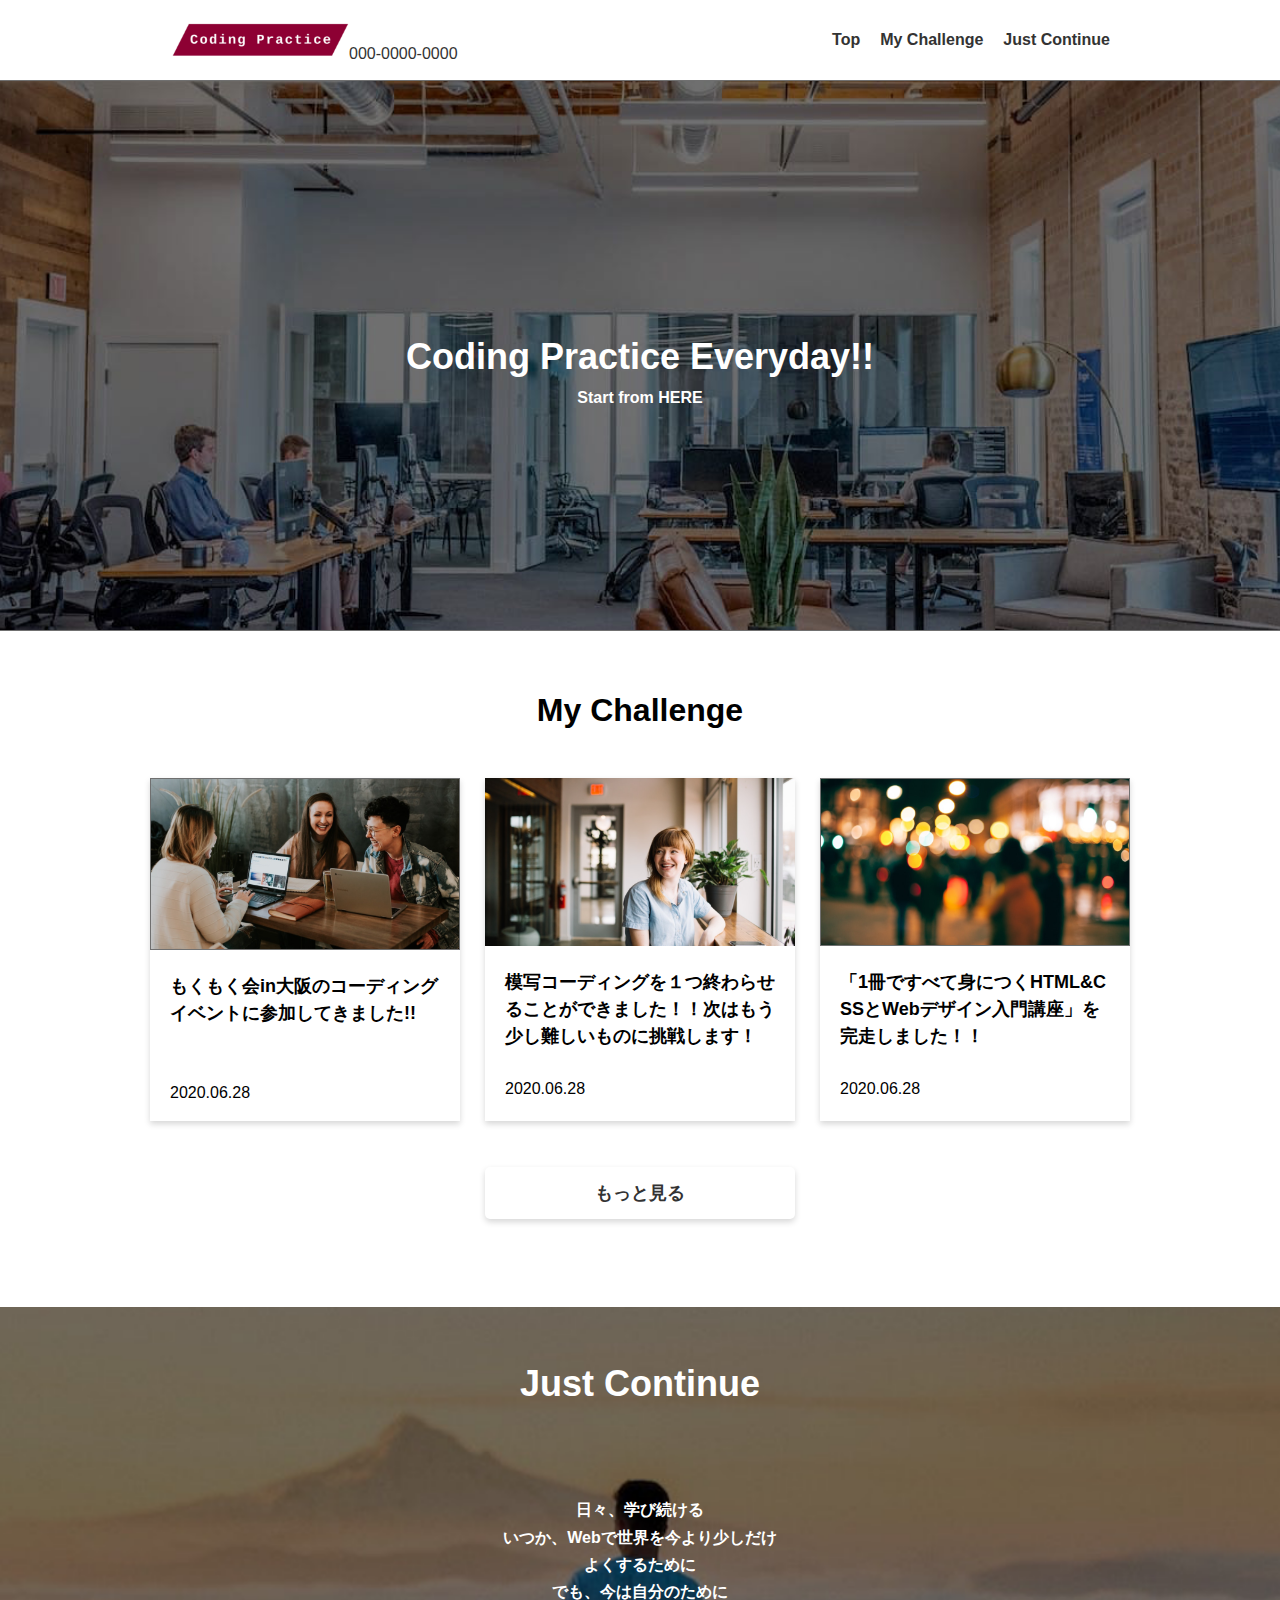
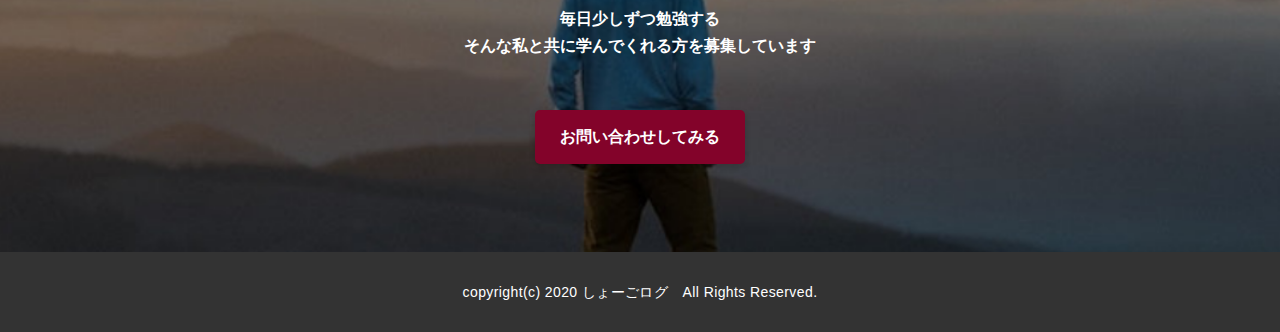
==== first_challenge/index.html @ 3c88b2e8 "first_commit" ====
<!DOCTYPE html>
<html lang="ja">

<head>
    <meta charset="UTF-8">
    <meta name="viewport" content="width=device-width, initial-scale=1.0">
    <title>Coding Practice</title>
    <meta name="description" content="模写コーディングの練習サイトになります。">
    <link rel="stylesheet" href="css/reset.css">
    <link rel="stylesheet" href="css/style.css">
</head>

<body>
    <header class="header">
        <div class="header-inner">
            <h1 class="header-logo"><a href="#"><img class="logo" src="../first_challenge/images/logo_transparent.png" alt="Coding Practice">000-0000-0000</a></h1>
            <nav class="header-nav">
              <ul class="header-nav-list">
                <li class="header-nav-list-item"><a href="#">Top</a></li>
                <li class="header-nav-list-item"><a href="#">My Challenge</a></li>
                <li class="header-nav-list-item"><a href="#">Just Continue</a></li>
              </ul>
            </nav>
        </div>
    </header>

    <div class="mv">
        <div class="mv-copy">
          <h1 class="mv-copy-title">Coding Practice Everyday!!</h1>
          <p class="mv-copy-text">Start from HERE</p>
        </div>
    </div>

    <section class="contents">
        <div class="contents-inner">
            <h2 class="section-title">My Challenge</h2>
            <div class="wrapper">
                <div class="contents-box">
                    <figure class="contents-box-img"><img src="../first_challenge/images/brooke-cagle-g1Kr4Ozfoac-unsplash (1).png" alt=""></figure>
                    <div class="contents-box-info">
                         <h2>もくもく会in大阪のコーディングイベントに参加してきました!!</h2>
                         <time datetime="2020.06.28">2020.06.28</time>
                    </div>
                </div>
                <div class="contents-box">
                    <figure class="contents-box-img"><img src="../first_challenge/images/brooke-cagle-NoRsyXmHGpI-unsplash.png" alt=""></figure>
                    <div class="contents-box-info">
                         <h2>模写コーディングを１つ終わらせ ることができました！！次はもう 少し難しいものに挑戦します！</h2>
                         <time datetime="2020.07.02">2020.06.28</time>
                    </div>
                </div>
                <div class="contents-box">
                    <figure class="contents-box-img"><img src="../first_challenge/images/kevin-hendersen-MQ4eKnHtOUg-unsplash.png" alt=""></figure>
                    <div class="contents-box-info">
                         <h2>「1冊ですべて身につくHTML&C SSとWebデザイン入門講座」を 完走しました！！</h2>
                         <time datetime="2020.07.10">2020.06.28</time>
                    </div>
                </div>
            </div>
            <a href="#" class="btn">もっと見る</a>
        </div>
    </section>

    <section class="cta">
        <div class="cta-inner">
            <h2 class="section-text-03">Just Continue</h2>
            <p class="cta-text">
                日々、学び続ける<br>いつか、Webで世界を今より少しだけ<br>よくするために<br>でも、今は自分のために<br>毎日少しずつ勉強する<br>そんな私と共に学んでくれる方を募集しています
            </p>
            <a href="#" class="cta-btn">お問い合わせしてみる</a>
        </div>
    </section>

    <footer class="footer">
        <p><small>copyright(c) 2020 しょーごログ　All Rights Reserved.</small></p>
    </footer>
</body>
</html>
---- first_challenge/css/style.css ----
@charset "UTF-8";

html {
    font-size: 100%;
}

body {
      font-family: "Helvetica Neue", Arial, "Hiragino Kaku Gothic ProN", "Hiragino Sans", Meiryo, sans-serif;
}

a {
    text-decoration: none;
    color: #333333;
}

img {
    max-width: 100%;
    height: auto;
}

.header {
    height: 80px;
}

@media (max-width: 768px) {
    .header {
        height: 60px;
    }
}

.header .header-inner {
    max-width: 980px;
    margin-left: auto;
    margin-right: auto;
    padding: 0 20px;
    height: 100%;
    display: flex;
    justify-content: space-between;
    align-items: center;
}

@media (max-width: 768px) {
    .header .header-inner {
        padding: 0 10px;
    }
}

.header-logo a img {
    width: 179px;
    height: 40px;
}

@media (max-width: 768px) {
    .header-logo a img {
        width: 110px;
        height: 24px;
    }
}

.header-nav-list {
    display: flex;
}

.header-nav-list-item {
    padding: 10px;
}

@media (max-width: 768px) {
    .header-nav-list-item {
        padding: 5px;
    }
}

.header-nav-list-item:last-child {
    padding-right: 0;
}

.header-nav-list-item a {
    font-weight: bold;
}

@media (max-width: 768px) {
    .header-nav-list-item a {
        font-size: 11px;
    }
}

.mv {
    height: 551px;
    background-image: url(../images/austin-distel-wawEfYdpkag-unsplash.png);
    background-size: cover;
    background-position: center;
    text-align: center;
    position: relative;
}

.mv-copy {
    position: absolute;
    top: 50%;
    left: 50%;
    -webkit-transform: translate(-50%, -30%);
    transform: translate(-50%, -30%);
}

.mv-copy-title {
    color: #ffffff;
    font-size: 36px;
    margin-bottom: 10px;
    font-weight: bold;
    line-height: 1.3;
}

@media (max-width: 768px) {
    .mv-copy-title {
        font-size: 32px;
    }
}

.mv-copy-text {
    font-size: 16px;
    color: #ffffff;
    font-weight: bold;
}

.section-title {
    font-size: 32px;
    font-weight: bold;
    text-align: center;
    margin-bottom: 49px;
    line-height: 1.2;
}

@media (max-width: 768px) {
    .section-title {
        font-size: 28px;
    }
}

.wrapper {
    display: flex;
    justify-content: space-between;
}

@media (max-width: 768px) {
    .wrapper {
        flex-direction: column;
    }
}

.contents {
    padding: 60px 0 88px;
}

.contents-inner {
    margin-left: auto;
    margin-right: auto;
    max-width: 980px;
}

.contents-box {
    margin-right: 25px;
    width: calc(33.33333333% - 25px * 2 / 3);
    box-shadow: 0px 3px 6px rgba(0, 0, 0, 0.16);
}

@media (max-width: 768px) {
    .contents-box {
        width: 100%;
        margin-bottom: 20px;
        max-width: 400px;
        margin-left: auto;
        margin-right: auto;
    }
}

.contents-box:nth-child(3) {
    margin-right: 0;
}

@media (max-width: 768px) {
    .contents-box:nth-child(3) {
        margin-right: auto;
    }
}

.contents-box-img img {
    width: 100%;
}

.contents-box-info {
    padding: 20px;
    height: 168px;
    display: flex;
    flex-direction: column;
}

@media (max-width: 768px) {
    .contents-box-info {
        height: 140px;
    }
}

.contents-box-info h2 {
    font-weight: bold;
    font-size: 18px;
    line-height: 1.5;
}

@media (max-width: 768px) {
    .contents-box-info h2 {
        font-size: 16px;
    }
}

.contents-box-info time {
    margin-top: auto;
}

@media (max-width: 768px) {
    .contents-box-info time {
        font-size: 14px;
    }
}

.btn {
    display: block;
    width: 310px;
    padding: 17px 0;
    font-size: 18px;
    font-weight: bold;
    box-shadow: 0 3px 6px rgba(0, 0, 0, 0.16);
    text-align: center;
    margin-left: auto;
    margin-right: auto;
    margin-top: 46px;
    transition: 0.3s;
    border-radius: 5px;
    line-height: 1.0;
}

@media (max-width: 768px) {
    .btn {
        width: 80%;
        font-size: 16px;
    }
}

.btn:hover {
    opacity: 0.8;
}

.cta {
  background-image: url(../images/tim-bogdanov-4uojMEdcwI8-unsplash.png);
  background-size: cover;
  background-position: center;
}

.cta-inner {
    padding: 59px 0 44px;
} 

.section-text-03 {
    text-align: center;
    font-weight: bold;
    font-size: 36px;
    margin-bottom: 47px;
    color: #ffffff;
}

@media (max-width: 768px) {
    .section-text-03 {
        font-size: 28px;
    }
}

.cta-text {
    text-align: center;
    font-weight: bold;
    line-height: 1.7;
    margin-bottom: 50px;
    padding-top: 47px;
    color: #ffffff;
}

@media (max-width: 768px) {
    .cta-text {
        font-size: 14px;
        line-height: 2;
    }
}

.cta-btn {
    display: block;
    width: 210px;
    color: #ffffff;
    padding: 19px 0;
    background-color: #83032a;
    border-radius: 5px;
    box-shadow: 0 3px 6px rgba(0, 0, 0, 0.16);
    text-align: center;
    margin-left: auto;
    margin-right: auto;
    margin-bottom: 44px;
    transition: 0.3s;
    font-weight: bold;
}

@media (max-width: 768px) {
    .cta-btn {
        width: 80%;
    }
}

.cta-btn:hover {
    opacity: 0.8;
}

.footer {
    text-align: center;
    background-color: #333333;
    color: #ffffff;
    padding: 32px;
}

.footer {
    text-align: center;
    background-color: #333333;
    color: #ffffff;
    padding: 32px 0;
}

.footer small {
    font-size: 14px;
    letter-spacing: 0.025rem;
}
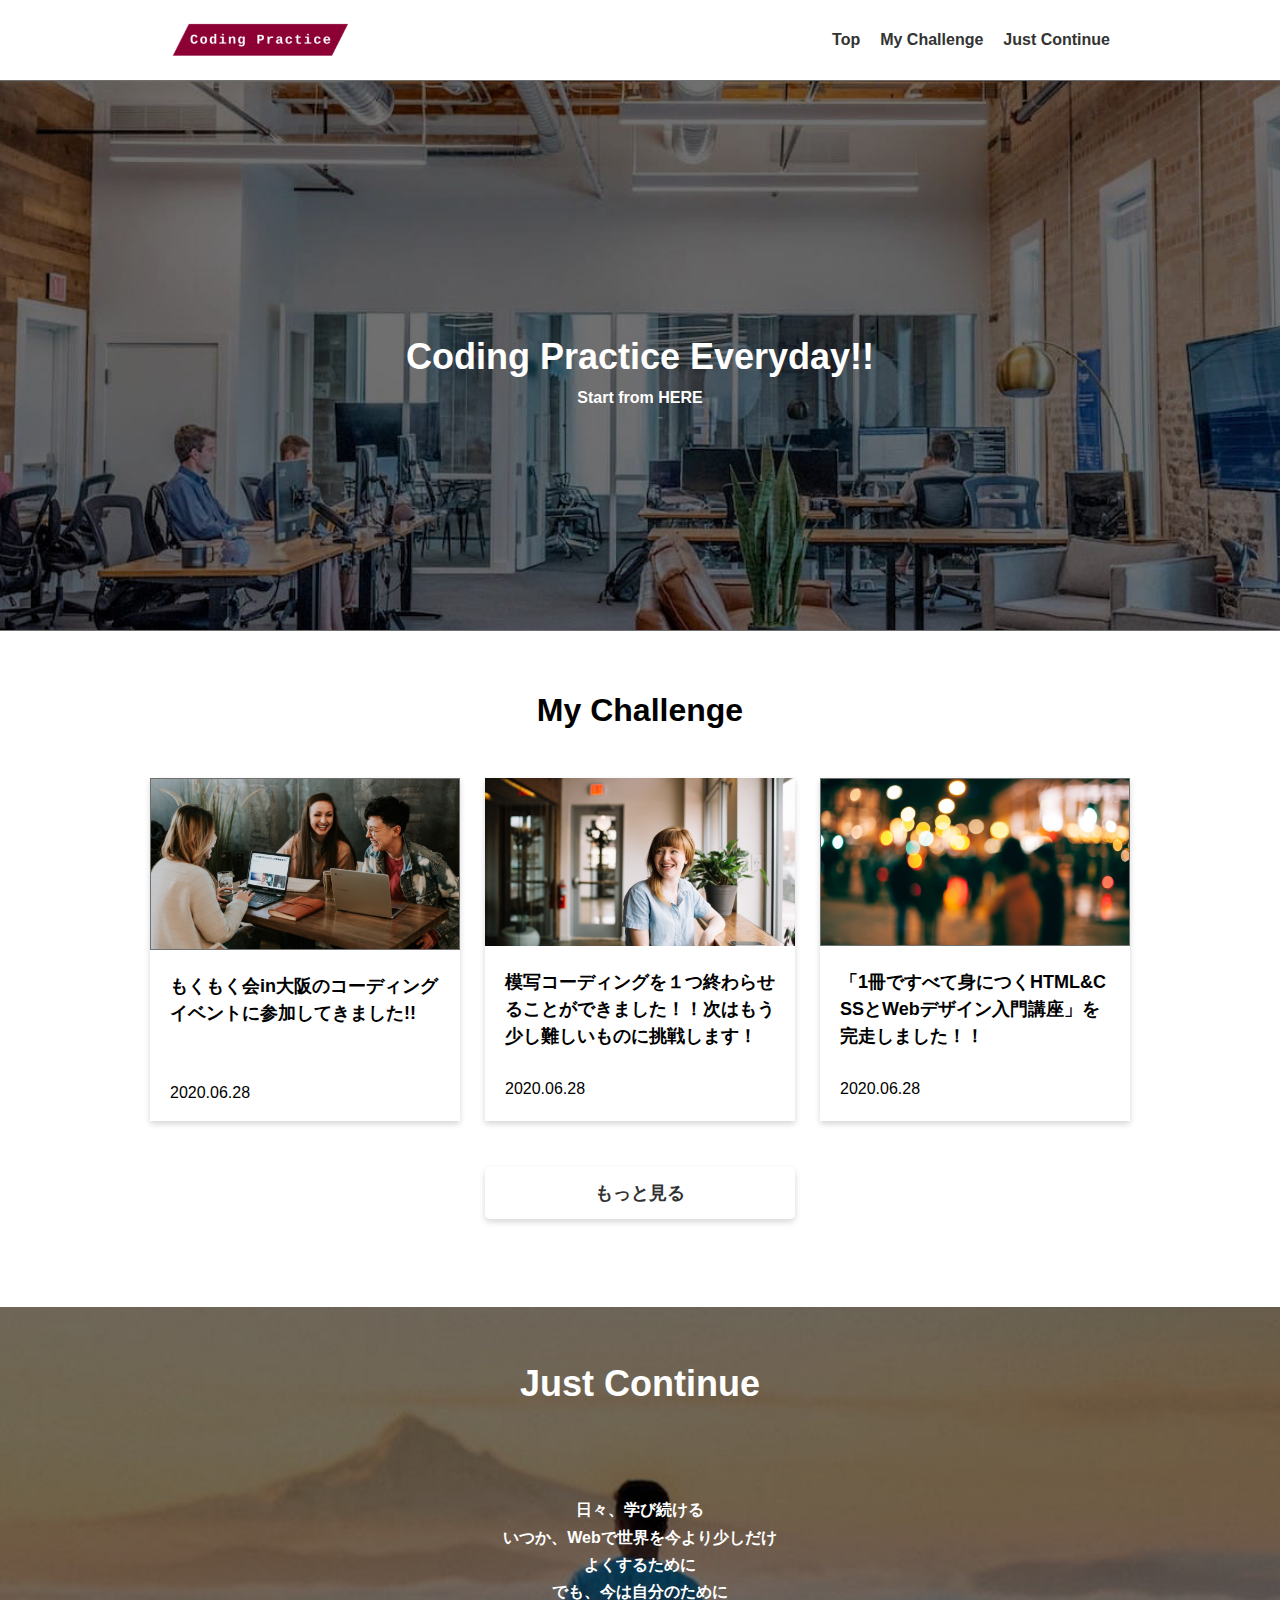
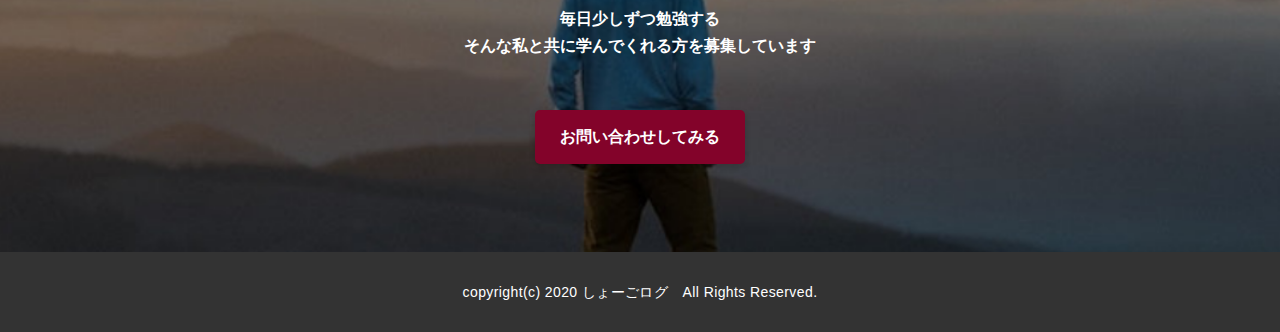
==== commit 624e4efc: "first_challenge完了" ====
--- a/first_challenge/index.html
+++ b/first_challenge/index.html
@@ -13,7 +13,7 @@
 <body>
     <header class="header">
         <div class="header-inner">
-            <h1 class="header-logo"><a href="#"><img class="logo" src="../first_challenge/images/logo_transparent.png" alt="Coding Practice">000-0000-0000</a></h1>
+            <h1 class="header-logo"><a href="#"><img class="logo" src="../first_challenge/images/logo_transparent.png" alt="Coding Practice"></a></h1>
             <nav class="header-nav">
               <ul class="header-nav-list">
                 <li class="header-nav-list-item"><a href="#">Top</a></li>
